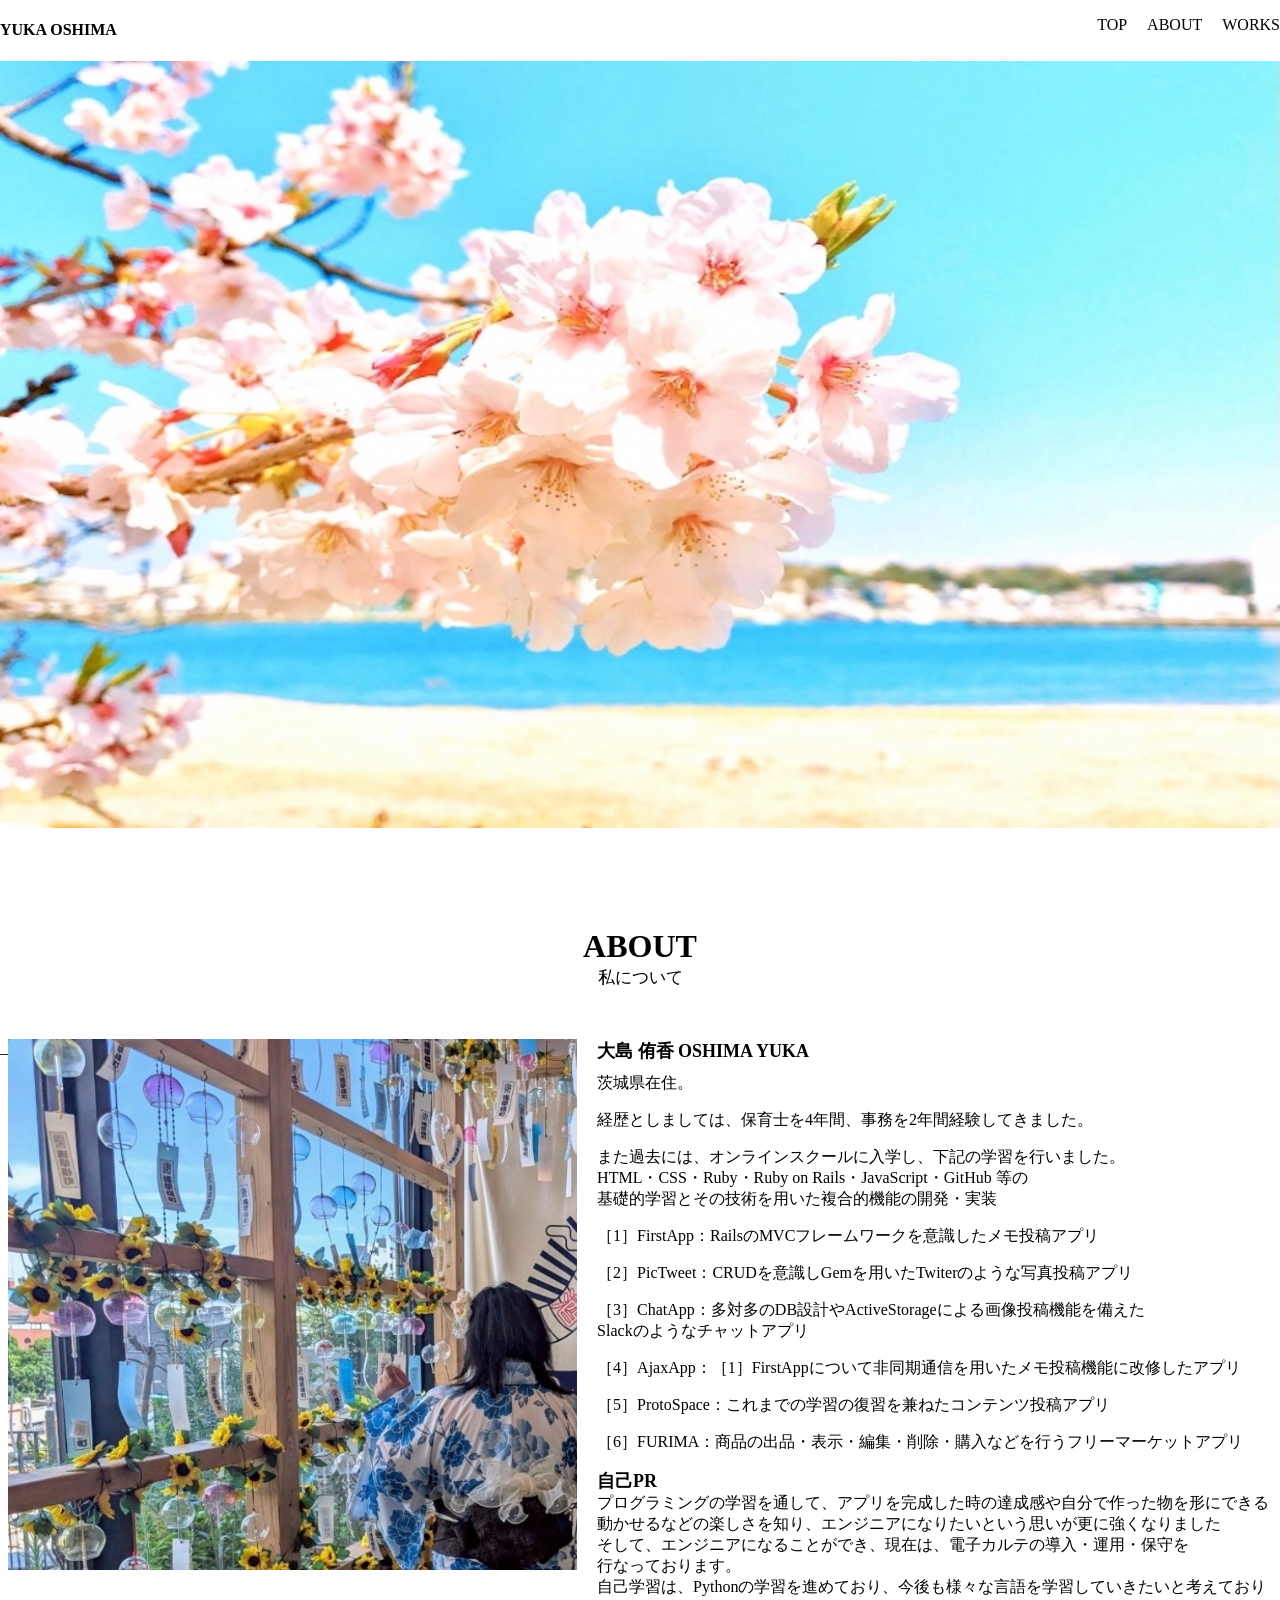
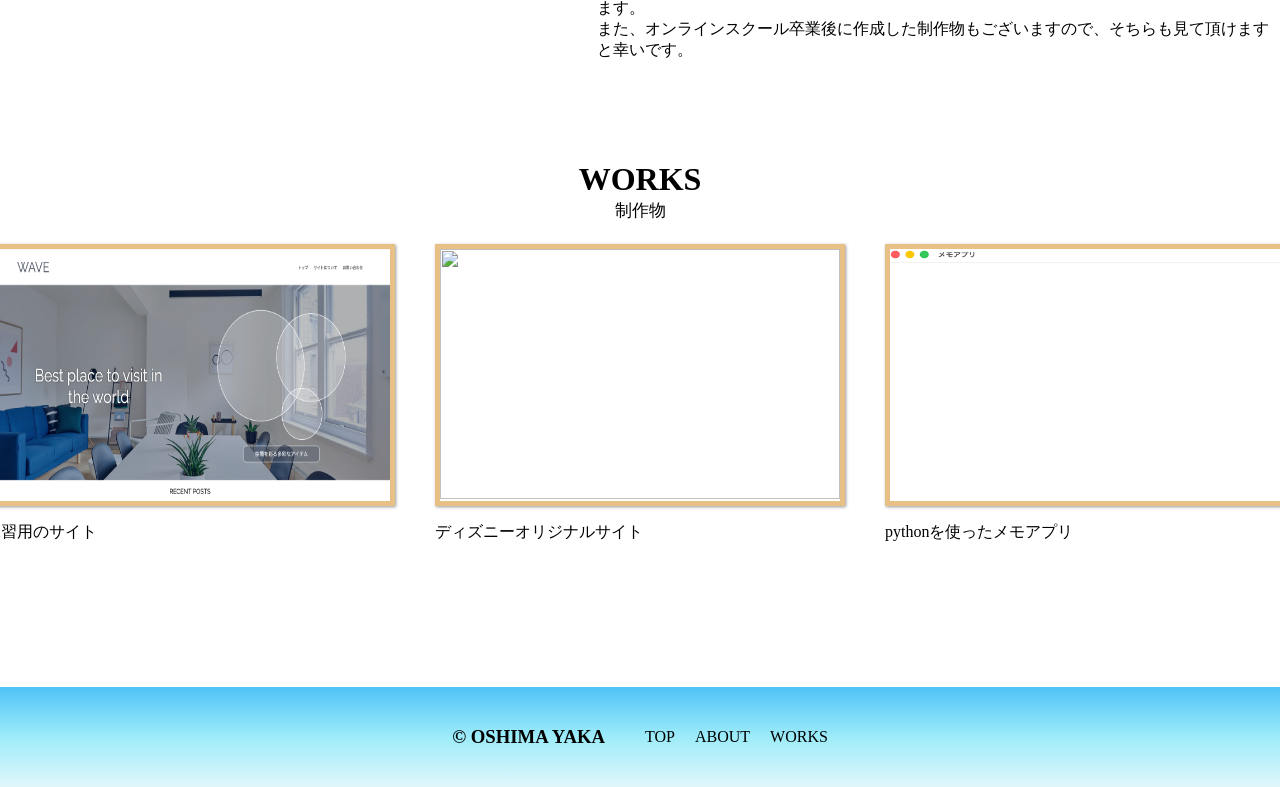
==== portfolio/index.html @ 11ef7592 "Add files via upload" ====
<html lang="ja">
<head>
    <meta charset="UTF-8">
    <meta name="viewport" content="width=device-width, initial-scale=1.0">
    <link rel="stylesheet" href="style.css">
    <title>portfolio</title>
</head>
<body>
    <header>
        <div class="div_box" id="div_box">
        <h4 class="header_box">YUKA OSHIMA</h4>
        <ul class="ul_box">
            <li><a href="#div_box">TOP</a></li>
            <li><a href="#ABOUT_box">ABOUT</a></li>
            <li><a href="#Works1">WORKS</a></li>
        </ul>
        </div>
        <img src="../portfolio/image/top.jpg">
    </header>
    <main class="main_box">
        <div class="ABOUT_box" id="ABOUT_box">
          <div class="ABOUT_box2">
            <h1>ABOUT
            <span>私について</span></h1>
          </div>
          <div class="ABOUT">_
            <figure class="image"><img src="../portfolio/image/about.jpg"></figure>
            <div class="right">
              <p class="title">大島 侑香  OSHIMA YUKA</p>
              <p class="text">茨城県在住。
              <p>経歴としましては、保育士を4年間、事務を2年間経験してきました。</p>
              <p>また過去には、オンラインスクールに入学し、下記の学習を行いました。<br>HTML・CSS・Ruby・Ruby on Rails・JavaScript・GitHub 等の<br>基礎的学習とその技術を用いた複合的機能の開発・実装</p>
              <p>［1］FirstApp：RailsのMVCフレームワークを意識したメモ投稿アプリ</p>
              <p>［2］PicTweet：CRUDを意識しGemを用いたTwiterのような写真投稿アプリ</p>
              <p>［3］ChatApp：多対多のDB設計やActiveStorageによる画像投稿機能を備えた<br>Slackのようなチャットアプリ</p>
              <p>［4］AjaxApp：［1］FirstAppについて非同期通信を用いたメモ投稿機能に改修したアプリ</p>
              <p>［5］ProtoSpace：これまでの学習の復習を兼ねたコンテンツ投稿アプリ</p>
              <p>［6］FURIMA：商品の出品・表示・編集・削除・購入などを行うフリーマーケットアプリ</p>
              <p class="title">自己PR
              <div class="text2">
               <p>プログラミングの学習を通して、アプリを完成した時の達成感や自分で作った物を形にできる<br>動かせるなどの楽しさを知り、エンジニアになりたいという思いが更に強くなりました</p>
               <p>そして、エンジニアになることができ、現在は、電子カルテの導入・運用・保守を<br>行なっております。</p>
               <p>自己学習は、Pythonの学習を進めており、今後も様々な言語を学習していきたいと考えております。</p>
               <p>また、オンラインスクール卒業後に作成した制作物もございますので、そちらも見て頂けますと幸いです。</p></p>
              </div>
          </div>
        </div>
        <div class="Works1" id="Works1">
          <div class="works2">
            <h1>WORKS
            <span>制作物</span></h1>
          </div>
          <div class="works3">
           <div class="web-box">
            <a href="../portfolio/web.html">
            <div class="waku">
             <img src="../portfolio/image/web1.png" >
            </div>
            <p>練習用のサイト</p>
            </a>
           </div>
           <div class="disney-box">
            <a href="../portfolio/disney.html">
            <div class="waku">
             <img src="../portfolio/image/disneyhp.png">
            </div>
            <p>ディズニーオリジナルサイト</p>
            </a>
           </div>
           <div class="memo-box">
            <a href="../portfolio/memo.html">
            <div class="waku">
             <img src="../portfolio/image/Memo.png" >
            </div>
            <p>pythonを使ったメモアプリ</p>
            </a>
           </div>
          </div>
        </div>
        <footer>
            <div class="footer">
                <h3>©️ OSHIMA YAKA</h3>
                <ul>
                    <li><a href="#div_box">TOP</a></li>
                    <li><a href="#ABOUT_box">ABOUT</a></li>
                    <li><a href="#Works1">WORKS</a></li>
                </ul>
            </div>
        </footer>
    </main>
</body>
---- portfolio/style.css ----
@charset "UTF-8";
/* reset */
/* body, h1, h2, h3, h4, h5, h6, p, address,
ul, ol, li, dl, dt, dd, img, form, table, tr, th, td {
	margin: 0;
	padding: 0;
	border: none;
	font-style: normal;
	font-weight: normal;
	font-size: 100%;
	text-align: left;
	list-style-type: none;
	border-collapse: collapse;
}
textarea { font-size: 100%; vertical-align:middle;}
img { border-style: none; display: block; }
hr { display: none; }
em{font-style: normal}
input{line-height:auto;vertical-align:middle;}
strong.more{color:#c30}
a{text-decoration: none;}

body {
	font-family:'Trebuchet MS','PMingLiU-ExtB','MingLiU-ExtB','Meiryo UI','ヒラギノ角ゴ Pro W3','Hiragino Kaku Gothic Pro','メイリオ','Meiryo','ＭＳ Ｐゴシック',sans-serif;
}

* {
	-webkit-box-sizing: border-box;
	-moz-box-sizing: border-box;
	-o-box-sizing: border-box;
	-ms-box-sizing: border-box;
	box-sizing: border-box;
} */

/* 下に追記 */

body {
	width: 100%;
	padding: 0;
	margin: 0;
}

/* メイン画面 */

/* ヘッター */

.div_box{
	display: flex;
}

header img {
	width: 100%;
}

.ul_box {
	display: flex;
	list-style: none;
	gap: 20px;
	margin-left: auto;
}

/* ここまで */

/* ABOUT */

.ABOUT_box2 {
	text-align: center;
}

.ABOUT_box2 span{
	display: block;
	margin-top: 1px;
	display: block; /* 改行して真下に配置 */
	font-size: 17px; /* 真下の文字の大きさ */
	font-weight: normal; /* 真下の文字の太さ */
}

.ABOUT {
	display: flex;
	margin-top: 50px;
}

.ABOUT .image{
	width: 50%;
	margin: 0;
	padding: 0;
} 

.ABOUT .image img {
  width: 100%;
  height: auto;
}

.ABOUT .right {
  margin: 0 0 0 20px;
  padding: 0;
}

.ABOUT .title {
  margin: 0;
  padding: 0;
  font-weight: bold;
  font-size: 18px;
}
.ABOUT .text {
  margin: 10px 0 0;
  padding: 0;
}

.text2 p{
	margin: 0;
}

.ABOUT_box {
	margin-top: 100px;
}

/* ここまで */

/* WEB画面 */

.works1{
	margin-top: 100px;
}

.works2 {
	text-align: center;
}

.works2 span{
	display: block;
	margin-top: 1px;
	display: block; /* 改行して真下に配置 */
	font-size: 17px; /* 真下の文字の大きさ */
	font-weight: normal; /* 真下の文字の太さ */
}

a{
	color: #000000;
	text-decoration: none !important;
} 

.web-box img{
	width: 400px;
	height: 250px;
}

.works3 {
	display: flex;
	justify-content: center;
	gap: 40px;
}


.waku {
	padding-bottom: 2px;
	border: 5px solid #e8bf85;
    box-shadow: 1px 1px 3px #999;
}

.web-box p:hover{
	text-decoration: underline;
}


/* ここまで */

/* disney画面 */

.disney-box img {
	width: 400px;
	height: 250px;
}

/* .disney-box p{
	color: black;
	text-decoration-line： none;
} */

.disney-box p:hover{
	text-decoration: underline;
}

/* ここまで */

/* メモアプリ */

.memo-box img{
	width: 400px;
	height: 250px;
}

/* .memo-box p{
	color: black;
	text-decoration-line： none;
} */

.memo-box p:hover{
	text-decoration: underline;
}

/* ここまで */

/* フッター */

.footer {
	display: flex;
	justify-content: center;
	align-items: center;
	margin-top: 10%;
	height: 100px;
	background: linear-gradient(#4FC3F7,#9DECF9,#E0F7FA);
}

ul {
	display: flex;
	gap: 20px;
}

.footer li {
	list-style: none;
}
/* ここまで */

/* web.html */

.box1 {
	display: flex;
	gap: 40px;
}

#web-box  {
	text-align: center;
	margin-top: 20px;
	margin-left: 20px;
}

#web-box img {
	width: 600px;
	height: 300px;
}

.web-box2 h4{
	text-decoration: underline;
	text-underline-offset: 10px;
	text-decoration-thickness: 2px;
}

.pbox p{
	margin: 0;
}

/* ここまで */

/* memo.html */

#memo-box img {
	width: 600px;
	height: 400px;
}

.waku2 {
	padding-bottom: 2px;
	border: 5px solid #e8bf85;
    box-shadow: 1px 1px 3px #999;
	width: 600px;
}

.box3 {
	display: flex;
	gap: 40px;
}

#memo-box  {
	text-align: center;
	margin-top: 20px;
	margin-left: 20px;
}

.memo-box2 h4{
	text-decoration: underline;
	text-underline-offset: 10px;
	text-decoration-thickness: 2px;
}

/* ここまで */

/* disney.html */

#disney-box img {
	width: 600px;
	height: 300px;
}

.box2 {
	display: flex;
	gap: 40px;
}

#disney-box  {
	text-align: center;
	margin-top: 20px;
	margin-left: 20px;
}

.disney-box2 h4{
	text-decoration: underline;
	text-underline-offset: 10px;
	text-decoration-thickness: 2px;
}
/* ここまで */
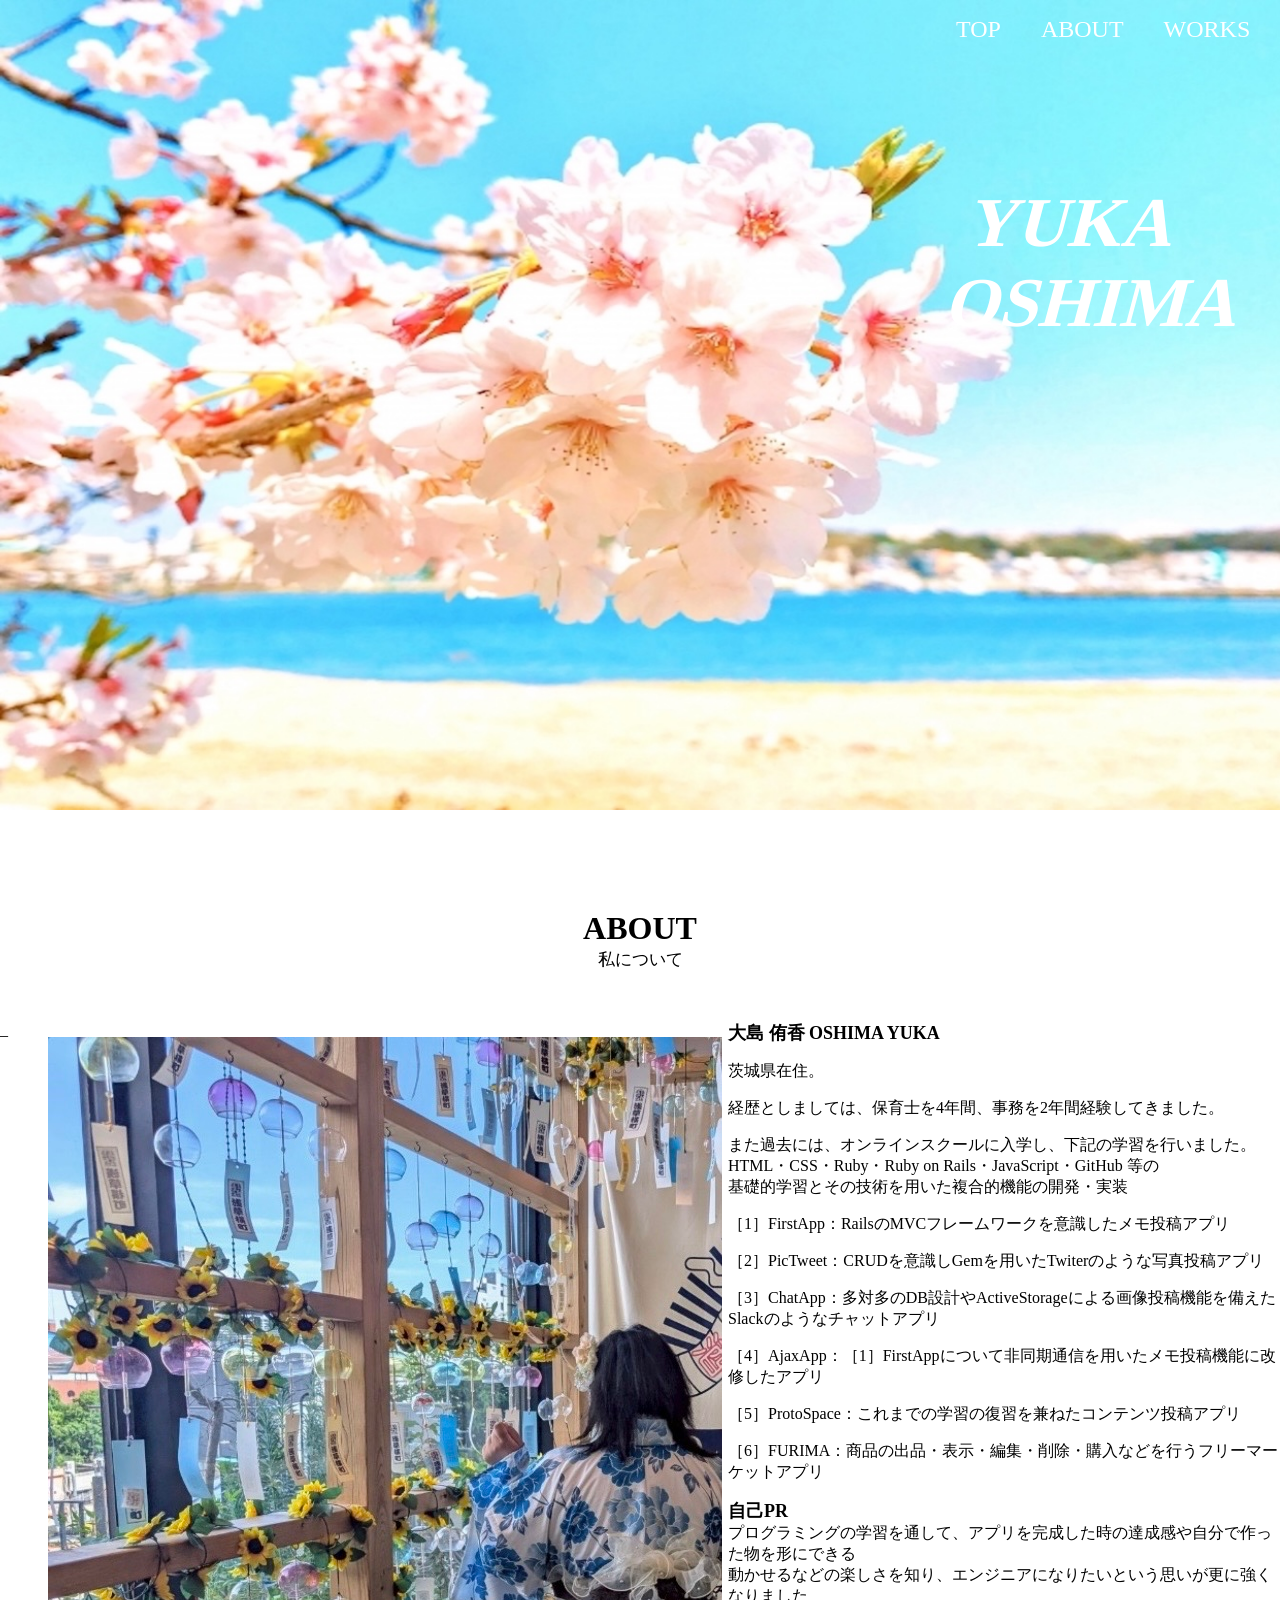
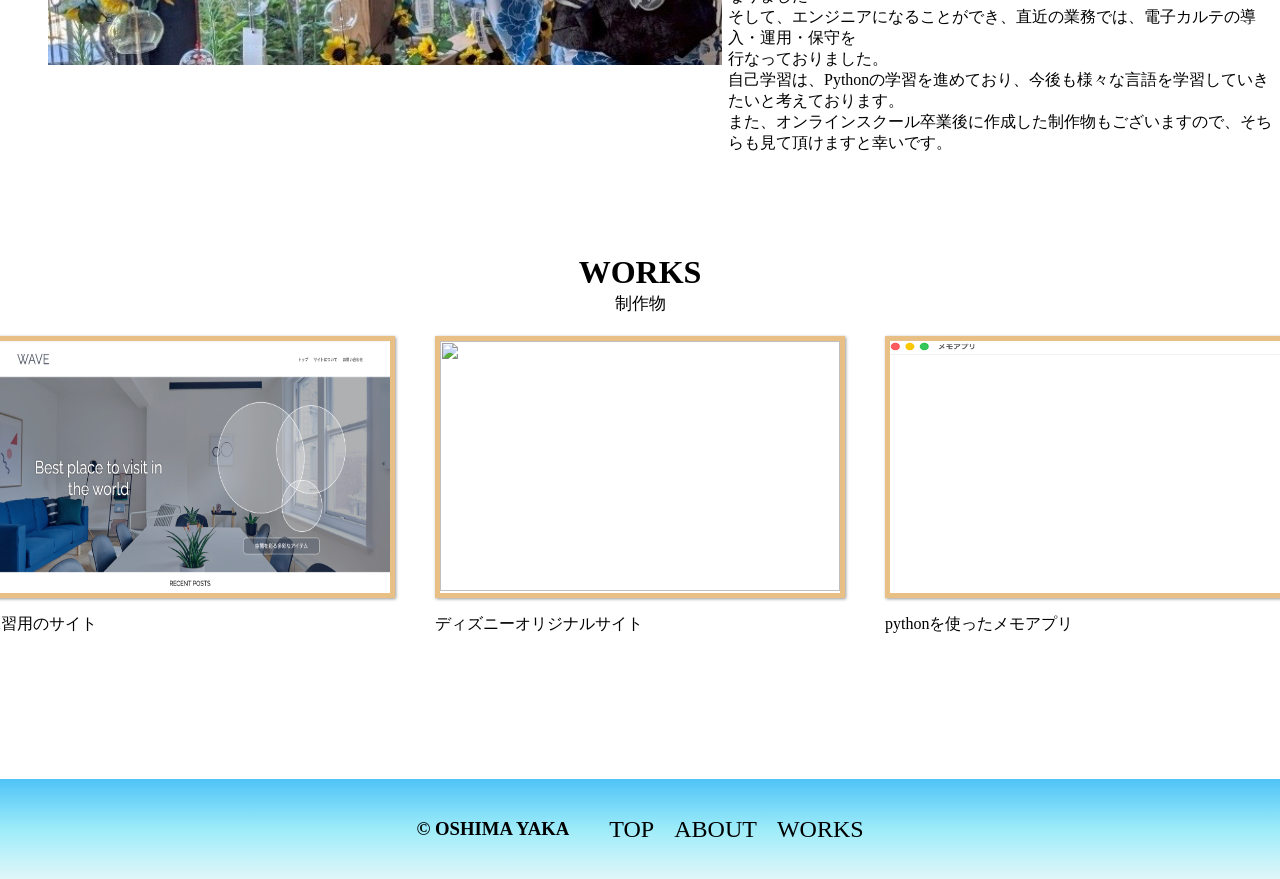
==== commit 06e6ade8: "Add files via upload" ====
--- a/portfolio/index.html
+++ b/portfolio/index.html
@@ -2,11 +2,13 @@
 <head>
     <meta charset="UTF-8">
     <meta name="viewport" content="width=device-width, initial-scale=1.0">
-    <link rel="stylesheet" href="style.css">
+    <link rel="stylesheet" type="text/css" href="style.css">
+    <script src="https://code.jquery.com/jquery-3.4.1.min.js"></script>
+    <script type="text/javascript" src="app.js"></script>
     <title>portfolio</title>
 </head>
 <body>
-    <header>
+    <!-- <header>
         <div class="div_box" id="div_box">
         <h4 class="header_box">YUKA OSHIMA</h4>
         <ul class="ul_box">
@@ -14,9 +16,37 @@
             <li><a href="#ABOUT_box">ABOUT</a></li>
             <li><a href="#Works1">WORKS</a></li>
         </ul>
+        </div> -->
+
+        <header class="top_logo" id="nav_menu">
+            <nav>
+                <ul>
+                    <li><a href="#div_box">TOP</a></li>
+                    <li><a href="#ABOUT_box">ABOUT</a></li>
+                    <li><a href="#Works1">WORKS</a></li>
+                </ul>
+            </nav>
+        </header>
+        <div class="background">
+         <h4 class="logo">YUKA<br>OSHIMA</h4>
         </div>
-        <img src="../portfolio/image/top.jpg">
-    </header>
+        <!-- ヘッダー固定 -->
+    <!-- <header>
+     <div class="header">
+        <nav class="navbar">
+            <h4 class="logo">YUKA OSHIMA</h4>
+            <ul class="menu">
+                <li><a href="#div_box">TOP</a></li>
+                <li><a href="#ABOUT_box">ABOUT</a></li>
+                <li><a href="#Works1">WORKS</a></li>
+            </ul>
+        </nav>
+     </div>
+    </header> -->
+     <!-- ここまで -->
+
+        <!-- <img src="../portfolio/image/top.jpg"> 
+    </header> -->
     <main class="main_box">
         <div class="ABOUT_box" id="ABOUT_box">
           <div class="ABOUT_box2">
@@ -39,7 +69,7 @@
               <p class="title">自己PR
               <div class="text2">
                <p>プログラミングの学習を通して、アプリを完成した時の達成感や自分で作った物を形にできる<br>動かせるなどの楽しさを知り、エンジニアになりたいという思いが更に強くなりました</p>
-               <p>そして、エンジニアになることができ、現在は、電子カルテの導入・運用・保守を<br>行なっております。</p>
+               <p>そして、エンジニアになることができ、直近の業務では、電子カルテの導入・運用・保守を<br>行なっておりました。</p>
                <p>自己学習は、Pythonの学習を進めており、今後も様々な言語を学習していきたいと考えております。</p>
                <p>また、オンラインスクール卒業後に作成した制作物もございますので、そちらも見て頂けますと幸いです。</p></p>
               </div>
@@ -88,4 +118,5 @@
             </div>
         </footer>
     </main>
-</body>+</body> 
+
--- a/portfolio/style.css
+++ b/portfolio/style.css
@@ -44,11 +44,12 @@
 
 /* ヘッター */
 
-.div_box{
+/* .div_box{
 	display: flex;
 }
 
 header img {
+	display: block;
 	width: 100%;
 }
 
@@ -57,8 +58,39 @@
 	list-style: none;
 	gap: 20px;
 	margin-left: auto;
-}
-
+}  */
+
+.background {
+	background-image: url(../portfolio/image/top.jpg);
+	width: 100%;
+	height: 90vh;
+	background-size: cover;
+}
+
+.top_logo {
+	position: fixed;
+	z-index: 10;
+	left: 70%;
+}
+
+li {
+	list-style: none;
+	font-size: 1.5rem;
+}
+
+.top_logo a{
+	color: #ffffff;
+	padding-left: 20px;
+}
+
+.background h4 {
+	color: #ffffff;
+	font-size: 70px;
+	position: absolute;
+	top: 10%;
+	left: 75%;
+	transform: skewX(-15deg); 
+}
 /* ここまで */
 
 /* ABOUT */
@@ -69,10 +101,10 @@
 
 .ABOUT_box2 span{
 	display: block;
-	margin-top: 1px;
+	margin-top: 1px; 
 	display: block; /* 改行して真下に配置 */
 	font-size: 17px; /* 真下の文字の大きさ */
-	font-weight: normal; /* 真下の文字の太さ */
+	font-weight: normal; /* 真下の文字の太さ */ 
 }
 
 .ABOUT {
@@ -82,19 +114,19 @@
 
 .ABOUT .image{
 	width: 50%;
-	margin: 0;
-	padding: 0;
-} 
-
-.ABOUT .image img {
+	/* margin: 0;
+	padding: 0; */
+}  
+
+/* .ABOUT .image img {
   width: 100%;
   height: auto;
-}
-
-.ABOUT .right {
+} */
+
+/* .ABOUT .right {
   margin: 0 0 0 20px;
   padding: 0;
-}
+} */
 
 .ABOUT .title {
   margin: 0;
@@ -102,10 +134,10 @@
   font-weight: bold;
   font-size: 18px;
 }
-.ABOUT .text {
+/* .ABOUT .text {
   margin: 10px 0 0;
   padding: 0;
-}
+} */
 
 .text2 p{
 	margin: 0;
@@ -113,7 +145,11 @@
 
 .ABOUT_box {
 	margin-top: 100px;
-}
+} 
+
+/* .ABOUT p{
+	padding: 10px 1%;
+}  */
 
 /* ここまで */
 
@@ -130,9 +166,9 @@
 .works2 span{
 	display: block;
 	margin-top: 1px;
-	display: block; /* 改行して真下に配置 */
-	font-size: 17px; /* 真下の文字の大きさ */
-	font-weight: normal; /* 真下の文字の太さ */
+	display: block; /* 改行して真下に配置 */ 
+	font-size: 17px;  /* 真下の文字の大きさ */ 
+	font-weight: normal;  /* 真下の文字の太さ */
 }
 
 a{
@@ -160,7 +196,7 @@
 
 .web-box p:hover{
 	text-decoration: underline;
-}
+} 
 
 
 /* ここまで */
@@ -172,7 +208,7 @@
 	height: 250px;
 }
 
-/* .disney-box p{
+/* .ここはなし disney-box p{
 	color: black;
 	text-decoration-line： none;
 } */
@@ -190,7 +226,7 @@
 	height: 250px;
 }
 
-/* .memo-box p{
+/* .ここはなしmemo-box p{
 	color: black;
 	text-decoration-line： none;
 } */
@@ -219,7 +255,8 @@
 
 .footer li {
 	list-style: none;
-}
+} 
+
 /* ここまで */
 
 /* web.html */
@@ -281,7 +318,7 @@
 	text-decoration: underline;
 	text-underline-offset: 10px;
 	text-decoration-thickness: 2px;
-}
+} 
 
 /* ここまで */
 
@@ -307,5 +344,66 @@
 	text-decoration: underline;
 	text-underline-offset: 10px;
 	text-decoration-thickness: 2px;
-}
-/* ここまで */+} 
+/* ここまで */
+
+/* ヘッダー固定 */
+
+/* nav {
+	width: 100%;
+	padding: 20px 0;
+	text-align: center;
+	position: fixed;
+}
+
+.logo {
+	width: 150px;
+	margin: 0 auto 20px auto;
+}
+
+nav ul {
+	background-color: #000000;
+}
+
+nav ul li {
+	display: inline-block;
+	list-style: none;
+	margin: 20px 30px;
+}
+
+nav ul li a {
+	text-decoration: none;
+	color: white;
+}
+
+nav .sticky ul {
+	background-color: transparent;
+	font-size: 1.3rem;
+}
+nav .sticky {
+	position: fixed;
+	top: 0;
+	left: 0;
+	background-color: #000000;
+	color: white;
+	display: flex;
+	justify-content: center;
+	align-items: center;
+	transition: 0.6s;
+} */
+
+#nav_menu {
+	width: 100%;
+}
+
+#nav_menu.m_fixed {
+	background-color: #000000;
+	top: 0;
+	left: 0;
+	opacity: 0.8;
+	z-index: 100;
+	padding-left: 70%;
+}
+
+/* ここまで */
+
